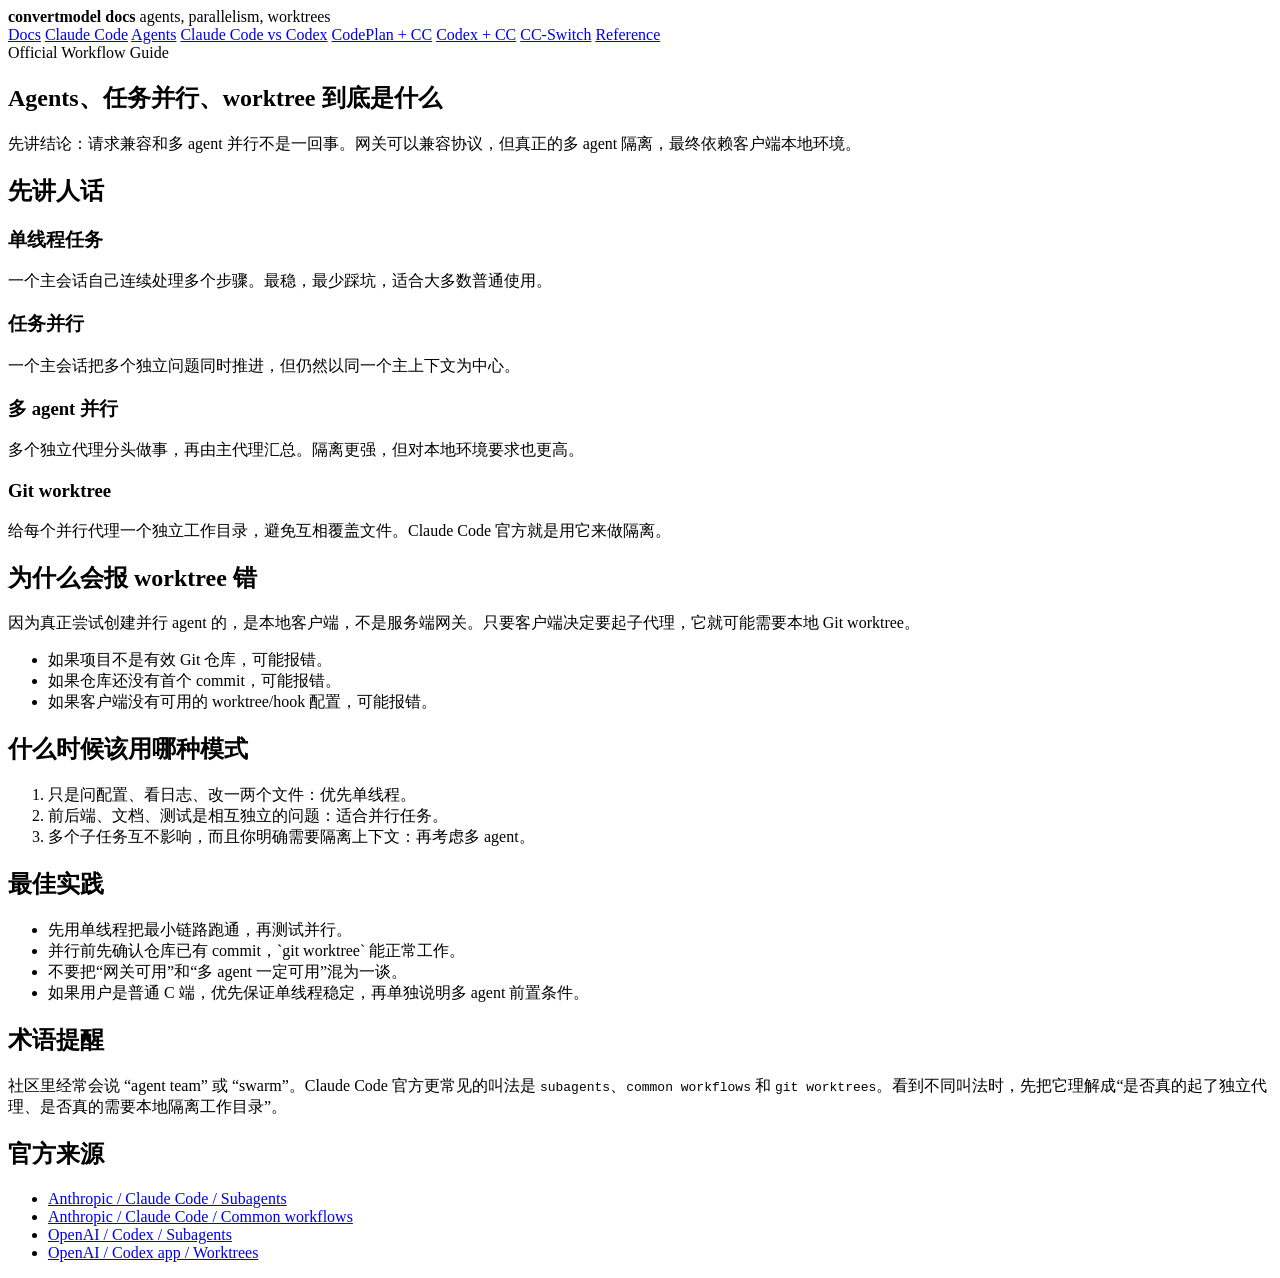
==== docs/agents/index.html @ bd0f772a "docs: publish convertmodel docs site" ====
<!doctype html>
<html lang="zh-CN">
  <head>
    <meta charset="utf-8" />
    <meta name="viewport" content="width=device-width, initial-scale=1" />
    <title>Docs / Agents 与并行</title>
    <link rel="stylesheet" href="/docs-assets/docs-modern.css" />
  </head>
  <body>
    <main class="wrap">
      <header class="top">
        <div class="brand">
          <strong>convertmodel docs</strong>
          <span>agents, parallelism, worktrees</span>
        </div>
        <nav class="nav">
          <a href="/docs/">Docs</a>
          <a href="/docs/claude-code/">Claude Code</a>
          <a class="active" href="/docs/agents/">Agents</a>
          <a href="/docs/claude-code-vs-codex/">Claude Code vs Codex</a>
          <a href="/docs/codeplan-compatible-cc/">CodePlan + CC</a>
          <a href="/docs/codex-compatible-cc/">Codex + CC</a>
          <a href="/docs/cc-switch/">CC-Switch</a>
          <a href="/docs/reference/">Reference</a>
        </nav>
      </header>

      <section class="panel">
        <div class="kicker">Official Workflow Guide</div>
        <h1>Agents、任务并行、worktree 到底是什么</h1>
        <p class="sub">
          先讲结论：请求兼容和多 agent 并行不是一回事。网关可以兼容协议，但真正的多 agent 隔离，最终依赖客户端本地环境。
        </p>

        <h2>先讲人话</h2>
        <div class="split">
          <section class="box">
            <h3>单线程任务</h3>
            <p>一个主会话自己连续处理多个步骤。最稳，最少踩坑，适合大多数普通使用。</p>
          </section>
          <section class="box">
            <h3>任务并行</h3>
            <p>一个主会话把多个独立问题同时推进，但仍然以同一个主上下文为中心。</p>
          </section>
          <section class="box">
            <h3>多 agent 并行</h3>
            <p>多个独立代理分头做事，再由主代理汇总。隔离更强，但对本地环境要求也更高。</p>
          </section>
          <section class="box">
            <h3>Git worktree</h3>
            <p>给每个并行代理一个独立工作目录，避免互相覆盖文件。Claude Code 官方就是用它来做隔离。</p>
          </section>
        </div>

        <h2>为什么会报 worktree 错</h2>
        <p>
          因为真正尝试创建并行 agent 的，是本地客户端，不是服务端网关。只要客户端决定要起子代理，它就可能需要本地 Git worktree。
        </p>
        <ul>
          <li>如果项目不是有效 Git 仓库，可能报错。</li>
          <li>如果仓库还没有首个 commit，可能报错。</li>
          <li>如果客户端没有可用的 worktree/hook 配置，可能报错。</li>
        </ul>

        <h2>什么时候该用哪种模式</h2>
        <ol>
          <li>只是问配置、看日志、改一两个文件：优先单线程。</li>
          <li>前后端、文档、测试是相互独立的问题：适合并行任务。</li>
          <li>多个子任务互不影响，而且你明确需要隔离上下文：再考虑多 agent。</li>
        </ol>

        <h2>最佳实践</h2>
        <ul>
          <li>先用单线程把最小链路跑通，再测试并行。</li>
          <li>并行前先确认仓库已有 commit，`git worktree` 能正常工作。</li>
          <li>不要把“网关可用”和“多 agent 一定可用”混为一谈。</li>
          <li>如果用户是普通 C 端，优先保证单线程稳定，再单独说明多 agent 前置条件。</li>
        </ul>

        <h2>术语提醒</h2>
        <p>
          社区里经常会说 “agent team” 或 “swarm”。Claude Code 官方更常见的叫法是 <code>subagents</code>、<code>common workflows</code> 和 <code>git worktrees</code>。看到不同叫法时，先把它理解成“是否真的起了独立代理、是否真的需要本地隔离工作目录”。
        </p>

        <h2>官方来源</h2>
        <ul>
          <li><a href="https://docs.anthropic.com/en/docs/claude-code/sub-agents">Anthropic / Claude Code / Subagents</a></li>
          <li><a href="https://docs.anthropic.com/en/docs/claude-code/common-workflows">Anthropic / Claude Code / Common workflows</a></li>
          <li><a href="https://developers.openai.com/codex/concepts/subagents">OpenAI / Codex / Subagents</a></li>
          <li><a href="https://developers.openai.com/codex/app/worktrees">OpenAI / Codex app / Worktrees</a></li>
        </ul>
      </section>
    </main>
  </body>
</html>
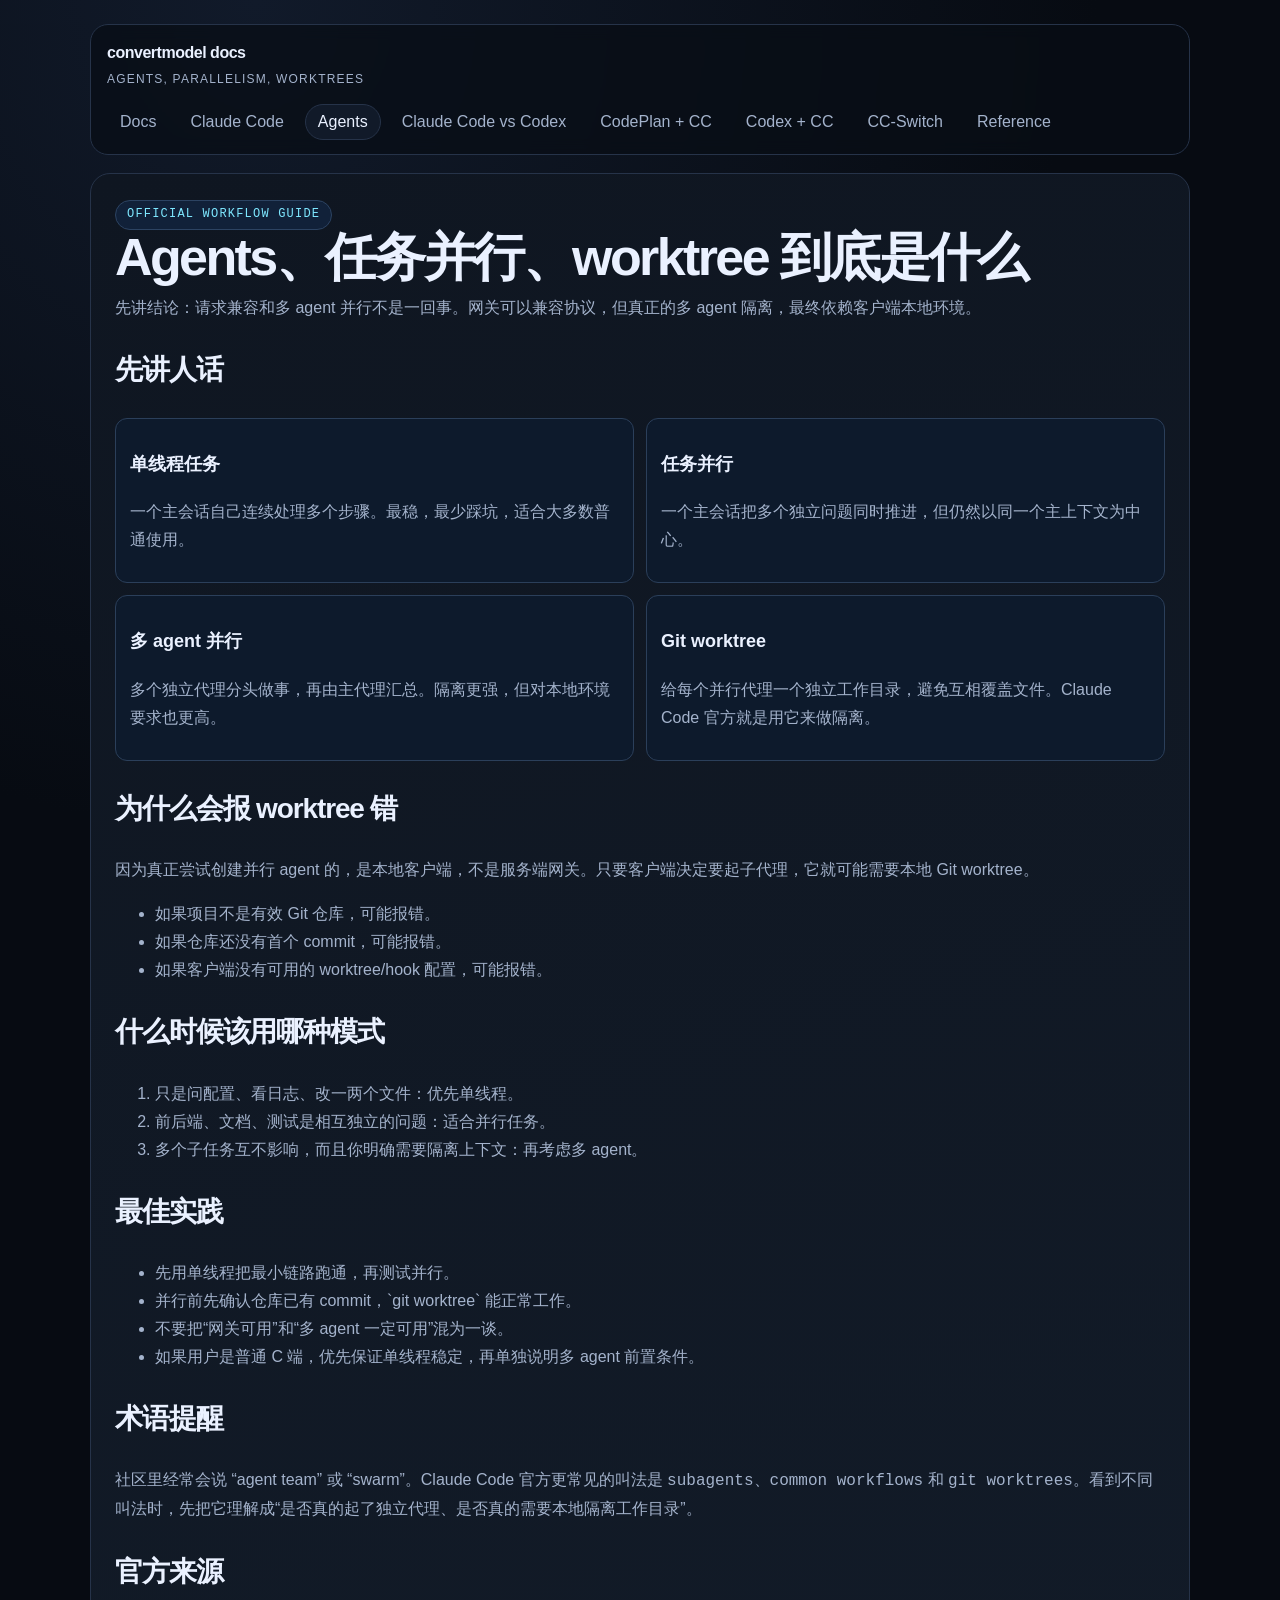
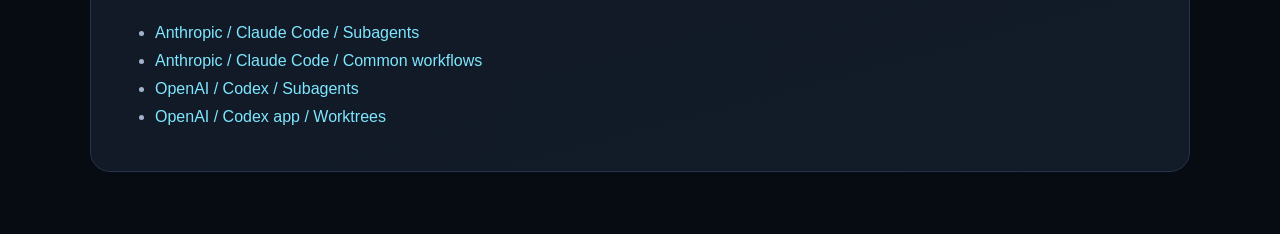
==== commit 6b137312: "build: make site GitHub Pages ready" ====
--- a/docs/agents/index.html
+++ b/docs/agents/index.html
@@ -4,7 +4,7 @@
     <meta charset="utf-8" />
     <meta name="viewport" content="width=device-width, initial-scale=1" />
     <title>Docs / Agents 与并行</title>
-    <link rel="stylesheet" href="/docs-assets/docs-modern.css" />
+    <link rel="stylesheet" href="../../assets/styles.css" />
   </head>
   <body>
     <main class="wrap">
@@ -14,14 +14,14 @@
           <span>agents, parallelism, worktrees</span>
         </div>
         <nav class="nav">
-          <a href="/docs/">Docs</a>
-          <a href="/docs/claude-code/">Claude Code</a>
-          <a class="active" href="/docs/agents/">Agents</a>
-          <a href="/docs/claude-code-vs-codex/">Claude Code vs Codex</a>
-          <a href="/docs/codeplan-compatible-cc/">CodePlan + CC</a>
-          <a href="/docs/codex-compatible-cc/">Codex + CC</a>
-          <a href="/docs/cc-switch/">CC-Switch</a>
-          <a href="/docs/reference/">Reference</a>
+          <a href="../">Docs</a>
+          <a href="../claude-code/">Claude Code</a>
+          <a class="active" href="../agents/">Agents</a>
+          <a href="../claude-code-vs-codex/">Claude Code vs Codex</a>
+          <a href="../codeplan-compatible-cc/">CodePlan + CC</a>
+          <a href="../codex-compatible-cc/">Codex + CC</a>
+          <a href="../cc-switch/">CC-Switch</a>
+          <a href="../reference/">Reference</a>
         </nav>
       </header>
 
--- a/assets/styles.css
+++ b/assets/styles.css
@@ -0,0 +1,229 @@
+:root {
+  color-scheme: dark;
+  --bg: #070b12;
+  --panel: #0f1621;
+  --panel-2: #121b28;
+  --text: #eaf1ff;
+  --muted: #a4b3cc;
+  --line: #263349;
+  --accent: #7ee7ff;
+  --mono: "IBM Plex Mono", "SFMono-Regular", Menlo, Consolas, monospace;
+  --sans: "Space Grotesk", "Segoe UI", Arial, sans-serif;
+}
+
+* {
+  box-sizing: border-box;
+}
+
+html,
+body {
+  margin: 0;
+  padding: 0;
+  background: radial-gradient(circle at 20% 0%, #111a2a, var(--bg) 40%);
+  color: var(--text);
+  font-family: var(--sans);
+  line-height: 1.75;
+}
+
+a {
+  color: var(--accent);
+  text-decoration: none;
+}
+
+.wrap {
+  width: min(1100px, calc(100% - 32px));
+  margin: 24px auto 64px;
+}
+
+.top {
+  border: 1px solid var(--line);
+  border-radius: 18px;
+  background: rgba(9, 14, 22, 0.75);
+  backdrop-filter: blur(8px);
+  padding: 14px 16px;
+  display: flex;
+  gap: 14px;
+  flex-wrap: wrap;
+  align-items: center;
+  justify-content: space-between;
+}
+
+.brand {
+  display: flex;
+  flex-direction: column;
+  gap: 2px;
+}
+
+.brand strong {
+  letter-spacing: -0.03em;
+}
+
+.brand span {
+  color: var(--muted);
+  font-size: 12px;
+  text-transform: uppercase;
+  letter-spacing: 0.1em;
+}
+
+.nav {
+  display: flex;
+  gap: 8px;
+  flex-wrap: wrap;
+}
+
+.nav a {
+  color: var(--muted);
+  border: 1px solid transparent;
+  border-radius: 999px;
+  min-height: 36px;
+  padding: 0 12px;
+  display: inline-flex;
+  align-items: center;
+}
+
+.nav a.active,
+.nav a:hover {
+  color: var(--text);
+  border-color: var(--line);
+  background: #111a29;
+}
+
+.hero,
+.panel {
+  margin-top: 18px;
+  border: 1px solid var(--line);
+  border-radius: 20px;
+  background: linear-gradient(165deg, var(--panel), var(--panel-2));
+  padding: 24px;
+}
+
+.hero h1,
+.panel h1 {
+  margin: 0 0 10px;
+  font-size: clamp(32px, 5vw, 52px);
+  line-height: 1.05;
+  letter-spacing: -0.05em;
+}
+
+.kicker {
+  display: inline-flex;
+  align-items: center;
+  min-height: 30px;
+  border-radius: 999px;
+  border: 1px solid #2c4362;
+  background: #112139;
+  color: var(--accent);
+  padding: 0 11px;
+  font-size: 12px;
+  text-transform: uppercase;
+  letter-spacing: 0.1em;
+  font-family: var(--mono);
+}
+
+.sub {
+  color: var(--muted);
+  margin: 0;
+}
+
+.grid {
+  display: grid;
+  grid-template-columns: 280px 1fr;
+  gap: 16px;
+  margin-top: 16px;
+}
+
+.toc,
+.content {
+  border: 1px solid var(--line);
+  border-radius: 16px;
+  background: rgba(8, 12, 20, 0.55);
+  padding: 18px;
+}
+
+.toc h3,
+.content h2 {
+  margin-top: 0;
+}
+
+.toc ul {
+  list-style: none;
+  padding: 0;
+  margin: 10px 0 0;
+}
+
+.toc li + li {
+  margin-top: 8px;
+}
+
+.toc a {
+  display: block;
+  padding: 8px 10px;
+  border-radius: 10px;
+  color: var(--muted);
+  border: 1px solid transparent;
+}
+
+.toc a.active,
+.toc a:hover {
+  color: var(--text);
+  border-color: #2c4362;
+  background: #13253d;
+}
+
+h2 {
+  font-size: 28px;
+  letter-spacing: -0.04em;
+}
+
+h3 {
+  font-size: 18px;
+}
+
+p,
+li {
+  color: var(--muted);
+}
+
+code,
+pre {
+  font-family: var(--mono);
+}
+
+pre {
+  margin: 10px 0 0;
+  border: 1px solid #2b3f5a;
+  border-radius: 12px;
+  background: #06101d;
+  color: #d3efff;
+  padding: 12px 14px;
+  overflow: auto;
+  font-size: 13px;
+}
+
+.box {
+  border: 1px solid #2b3f5a;
+  border-radius: 12px;
+  padding: 12px 14px;
+  background: #0d1a2c;
+}
+
+.note {
+  border: 1px solid #3e5a2c;
+  background: #172113;
+  color: #d6e9c9;
+  border-radius: 12px;
+  padding: 12px 14px;
+}
+
+.split {
+  display: grid;
+  grid-template-columns: 1fr 1fr;
+  gap: 12px;
+}
+
+@media (max-width: 900px) {
+  .grid,
+  .split {
+    grid-template-columns: 1fr;
+  }
+}
